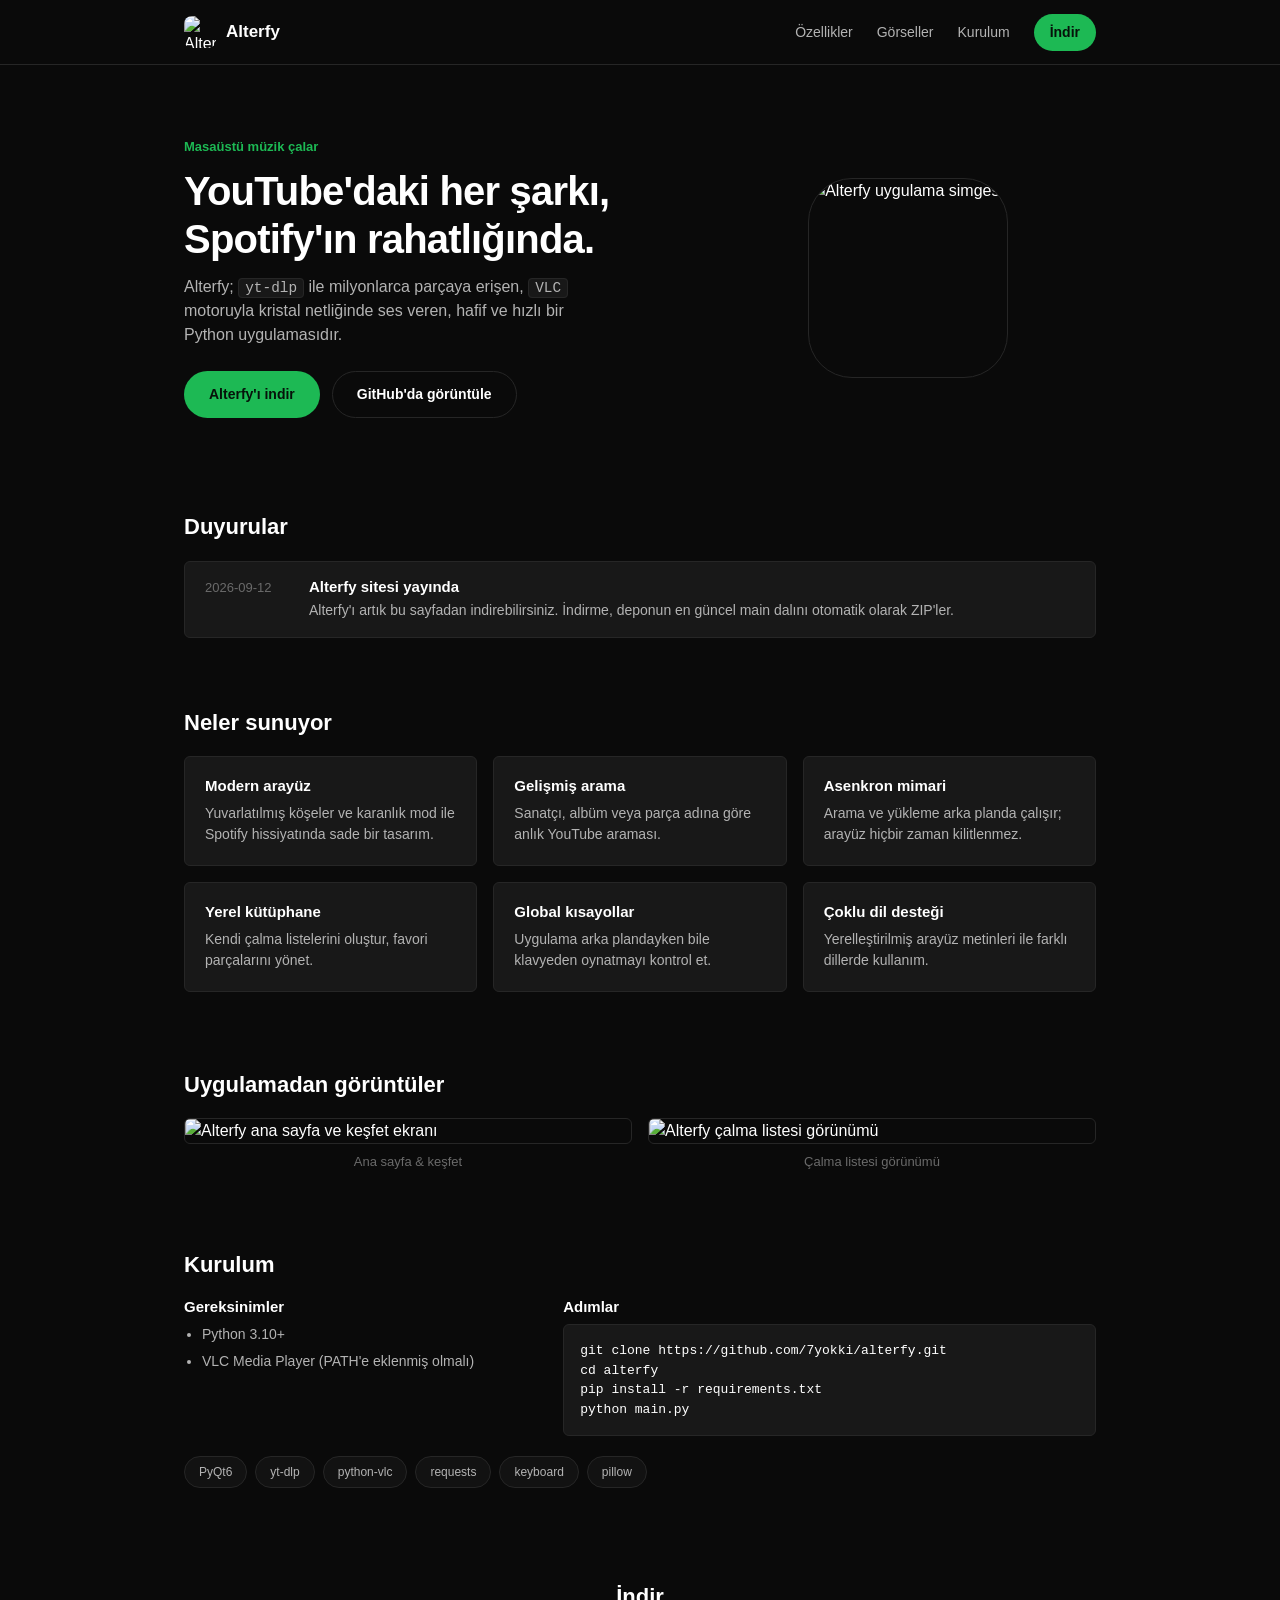
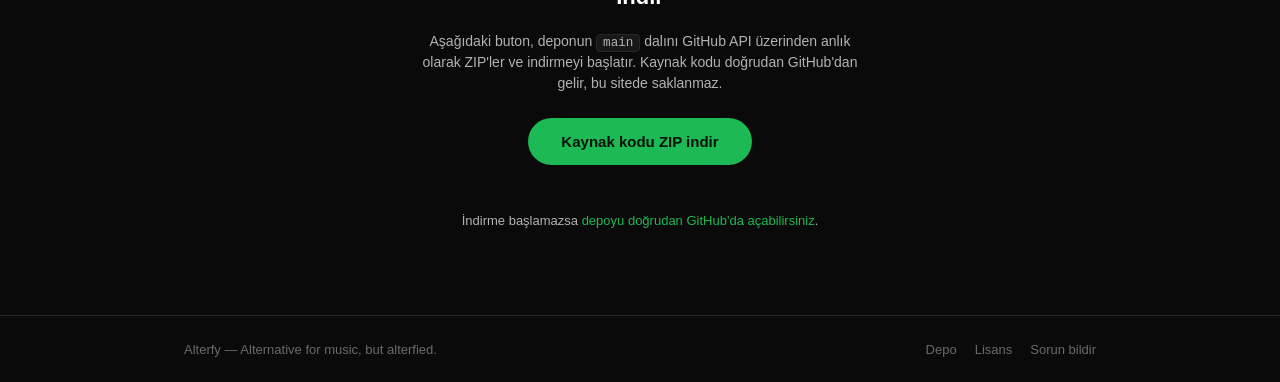
==== index.html @ f9ff1c63 "Add files via upload" ====
<!DOCTYPE html>
<html lang="tr">
<head>
<meta charset="UTF-8">
<meta name="viewport" content="width=device-width, initial-scale=1.0">
<title>Alterfy — YouTube'dan müzik, Spotify hissiyle</title>
<meta name="description" content="Alterfy, YouTube üzerinden müzik dinleme deneyimini masaüstüne taşıyan, Spotify estetiğine sahip, hafif ve yüksek performanslı bir müzik çalar.">
<link rel="icon" type="image/png" href="assets/logo.png">
<link rel="stylesheet" href="style.css">
</head>
<body>

<header class="site-header">
  <div class="wrap header-row">
    <a class="brand" href="#top">
      <img src="assets/logo.png" alt="Alterfy logosu" class="brand-logo">
      <span class="brand-name">Alterfy</span>
    </a>
    <nav class="site-nav">
      <a href="#ozellikler">Özellikler</a>
      <a href="#gorseller">Görseller</a>
      <a href="#kurulum">Kurulum</a>
      <a href="#indir" class="nav-cta">İndir</a>
    </nav>
  </div>
</header>

<main id="top">

  <section class="hero wrap">
    <div class="hero-text">
      <p class="eyebrow">Masaüstü müzik çalar</p>
      <h1>YouTube'daki her şarkı,<br>Spotify'ın rahatlığında.</h1>
      <p class="hero-sub">
        Alterfy; <code>yt-dlp</code> ile milyonlarca parçaya erişen, <code>VLC</code> motoruyla
        kristal netliğinde ses veren, hafif ve hızlı bir Python uygulamasıdır.
      </p>
      <div class="hero-actions">
        <a href="#indir" class="btn btn-primary">Alterfy'ı indir</a>
        <a href="https://github.com/7yokki/alterfy" class="btn btn-ghost" id="repo-link" target="_blank" rel="noopener">GitHub'da görüntüle</a>
      </div>
    </div>
    <div class="hero-art">
      <img src="assets/logo.png" alt="Alterfy uygulama simgesi" class="hero-logo">
    </div>
  </section>

  <section class="notices wrap" id="bildirimler">
    <h2>Duyurular</h2>
    <div id="notice-list" class="notice-list">
      <p class="notice-empty">Duyurular yükleniyor…</p>
    </div>
  </section>

  <section class="features wrap" id="ozellikler">
    <h2>Neler sunuyor</h2>
    <div class="feature-grid">
      <div class="feature">
        <h3>Modern arayüz</h3>
        <p>Yuvarlatılmış köşeler ve karanlık mod ile Spotify hissiyatında sade bir tasarım.</p>
      </div>
      <div class="feature">
        <h3>Gelişmiş arama</h3>
        <p>Sanatçı, albüm veya parça adına göre anlık YouTube araması.</p>
      </div>
      <div class="feature">
        <h3>Asenkron mimari</h3>
        <p>Arama ve yükleme arka planda çalışır; arayüz hiçbir zaman kilitlenmez.</p>
      </div>
      <div class="feature">
        <h3>Yerel kütüphane</h3>
        <p>Kendi çalma listelerini oluştur, favori parçalarını yönet.</p>
      </div>
      <div class="feature">
        <h3>Global kısayollar</h3>
        <p>Uygulama arka plandayken bile klavyeden oynatmayı kontrol et.</p>
      </div>
      <div class="feature">
        <h3>Çoklu dil desteği</h3>
        <p>Yerelleştirilmiş arayüz metinleri ile farklı dillerde kullanım.</p>
      </div>
    </div>
  </section>

  <section class="shots wrap" id="gorseller">
    <h2>Uygulamadan görüntüler</h2>
    <div class="shot-grid">
      <figure>
        <img src="https://raw.githubusercontent.com/7yokki/alterfy/main/home.png" alt="Alterfy ana sayfa ve keşfet ekranı" loading="lazy">
        <figcaption>Ana sayfa &amp; keşfet</figcaption>
      </figure>
      <figure>
        <img src="https://raw.githubusercontent.com/7yokki/alterfy/main/playlist.png" alt="Alterfy çalma listesi görünümü" loading="lazy">
        <figcaption>Çalma listesi görünümü</figcaption>
      </figure>
    </div>
  </section>

  <section class="setup wrap" id="kurulum">
    <h2>Kurulum</h2>
    <div class="setup-grid">
      <div class="setup-reqs">
        <h3>Gereksinimler</h3>
        <ul>
          <li>Python 3.10+</li>
          <li>VLC Media Player (PATH'e eklenmiş olmalı)</li>
        </ul>
      </div>
      <div class="setup-steps">
        <h3>Adımlar</h3>
        <pre><code>git clone https://github.com/7yokki/alterfy.git
cd alterfy
pip install -r requirements.txt
python main.py</code></pre>
      </div>
    </div>
    <div class="stack">
      <span>PyQt6</span><span>yt-dlp</span><span>python-vlc</span><span>requests</span><span>keyboard</span><span>pillow</span>
    </div>
  </section>

  <section class="download wrap" id="indir">
    <h2>İndir</h2>
    <p class="download-sub">
      Aşağıdaki buton, deponun <code>main</code> dalını GitHub API üzerinden anlık olarak ZIP'ler ve indirmeyi başlatır.
      Kaynak kodu doğrudan GitHub'dan gelir, bu sitede saklanmaz.
    </p>
    <button id="download-btn" class="btn btn-primary btn-large">Kaynak kodu ZIP indir</button>
    <p id="download-status" class="download-status" aria-live="polite"></p>
    <p class="download-alt">
      İndirme başlamazsa <a id="fallback-link" href="https://github.com/7yokki/alterfy" target="_blank" rel="noopener">depoyu doğrudan GitHub'da açabilirsiniz</a>.
    </p>
  </section>

</main>

<footer class="site-footer">
  <div class="wrap footer-row">
    <p>Alterfy — Alternative for music, but alterfied.</p>
    <p class="footer-links">
      <a href="https://github.com/7yokki/alterfy" id="footer-repo" target="_blank" rel="noopener">Depo</a>
      <a href="https://github.com/7yokki/alterfy/blob/main/LICENSE" id="footer-license" target="_blank" rel="noopener">Lisans</a>
      <a href="https://github.com/7yokki/alterfy/issues" id="footer-issues" target="_blank" rel="noopener">Sorun bildir</a>
    </p>
  </div>
</footer>

<script src="script.js"></script>
</body>
</html>
---- style.css ----
/* ---------- Tokens ---------- */
:root {
  --bg: #0a0a0a;
  --bg-elevated: #121212;
  --bg-card: #181818;
  --border: #262626;
  --text-primary: #ffffff;
  --text-secondary: #b3b3b3;
  --text-dim: #6a6a6a;
  --accent: #1db954;
  --accent-dim: #169c46;
  --radius: 6px;
  --max-w: 960px;
}

* { box-sizing: border-box; }

html { scroll-behavior: auto; }

body {
  margin: 0;
  background: var(--bg);
  color: var(--text-primary);
  font-family: -apple-system, BlinkMacSystemFont, "Segoe UI", Roboto, Helvetica, Arial, sans-serif;
  line-height: 1.5;
  -webkit-font-smoothing: antialiased;
}

.wrap {
  max-width: var(--max-w);
  margin: 0 auto;
  padding: 0 24px;
}

h1, h2, h3 { font-weight: 700; margin: 0 0 12px; line-height: 1.2; }
h2 { font-size: 22px; margin-bottom: 20px; }
h3 { font-size: 15px; margin-bottom: 8px; }
p { margin: 0 0 12px; color: var(--text-secondary); }
a { color: inherit; text-decoration: none; }
code {
  background: var(--bg-card);
  border: 1px solid var(--border);
  border-radius: 4px;
  padding: 1px 6px;
  font-size: 0.9em;
  font-family: ui-monospace, SFMono-Regular, Menlo, Consolas, monospace;
}
img { max-width: 100%; display: block; }

/* ---------- Header ---------- */
.site-header {
  border-bottom: 1px solid var(--border);
  background: var(--bg);
  position: sticky;
  top: 0;
  z-index: 10;
}
.header-row {
  display: flex;
  align-items: center;
  justify-content: space-between;
  height: 64px;
}
.brand {
  display: flex;
  align-items: center;
  gap: 10px;
}
.brand-logo {
  width: 32px;
  height: 32px;
  border-radius: 8px;
}
.brand-name {
  font-weight: 700;
  font-size: 17px;
}
.site-nav {
  display: flex;
  align-items: center;
  gap: 24px;
  font-size: 14px;
  color: var(--text-secondary);
}
.site-nav a { color: var(--text-secondary); }
.site-nav a:hover { color: var(--text-primary); }
.nav-cta {
  background: var(--accent);
  color: #06120a !important;
  padding: 8px 16px;
  border-radius: 999px;
  font-weight: 700;
}
.nav-cta:hover { background: var(--accent-dim); color: #06120a !important; }

/* ---------- Buttons ---------- */
.btn {
  display: inline-block;
  padding: 12px 24px;
  border-radius: 999px;
  font-weight: 700;
  font-size: 14px;
  border: 1px solid transparent;
  cursor: pointer;
}
.btn-primary {
  background: var(--accent);
  color: #06120a;
}
.btn-primary:hover { background: var(--accent-dim); }
.btn-ghost {
  background: transparent;
  border-color: var(--border);
  color: var(--text-primary);
}
.btn-ghost:hover { border-color: var(--text-secondary); }
.btn-large { font-size: 15px; padding: 14px 32px; }
.btn:disabled { opacity: 0.6; cursor: default; }

/* ---------- Hero ---------- */
.hero {
  display: flex;
  align-items: center;
  gap: 48px;
  padding: 72px 24px 64px;
}
.hero-text { flex: 1.3; min-width: 0; }
.eyebrow {
  color: var(--accent);
  font-size: 13px;
  font-weight: 700;
  margin-bottom: 10px;
}
.hero h1 {
  font-size: 40px;
  letter-spacing: -0.02em;
}
.hero-sub {
  font-size: 16px;
  max-width: 46ch;
}
.hero-actions {
  display: flex;
  gap: 12px;
  margin-top: 24px;
  flex-wrap: wrap;
}
.hero-art {
  flex: 1;
  display: flex;
  justify-content: center;
}
.hero-logo {
  width: 200px;
  height: 200px;
  border-radius: 44px;
  border: 1px solid var(--border);
}

/* ---------- Notices ---------- */
.notices { padding: 32px 24px; }
.notice-list {
  display: flex;
  flex-direction: column;
  gap: 12px;
}
.notice {
  background: var(--bg-card);
  border: 1px solid var(--border);
  border-radius: var(--radius);
  padding: 16px 20px;
  display: flex;
  gap: 16px;
  align-items: baseline;
}
.notice-date {
  color: var(--text-dim);
  font-size: 13px;
  min-width: 88px;
  flex-shrink: 0;
}
.notice-body h3 { margin: 0 0 4px; font-size: 15px; }
.notice-body p { margin: 0; font-size: 14px; }
.notice-empty { color: var(--text-dim); font-size: 14px; }

/* ---------- Features ---------- */
.features { padding: 40px 24px; }
.feature-grid {
  display: grid;
  grid-template-columns: repeat(3, 1fr);
  gap: 16px;
}
.feature {
  background: var(--bg-card);
  border: 1px solid var(--border);
  border-radius: var(--radius);
  padding: 20px;
}
.feature p { margin: 0; font-size: 14px; }

/* ---------- Screenshots ---------- */
.shots { padding: 40px 24px; }
.shot-grid {
  display: grid;
  grid-template-columns: 1fr 1fr;
  gap: 16px;
}
.shot-grid figure { margin: 0; }
.shot-grid img {
  border-radius: var(--radius);
  border: 1px solid var(--border);
  width: 100%;
}
.shot-grid figcaption {
  color: var(--text-dim);
  font-size: 13px;
  margin-top: 8px;
  text-align: center;
}

/* ---------- Setup ---------- */
.setup { padding: 40px 24px; }
.setup-grid {
  display: grid;
  grid-template-columns: 1fr 1.5fr;
  gap: 24px;
  margin-bottom: 20px;
}
.setup-reqs ul {
  margin: 0;
  padding-left: 18px;
  color: var(--text-secondary);
  font-size: 14px;
}
.setup-reqs li { margin-bottom: 6px; }
.setup-steps pre {
  background: var(--bg-card);
  border: 1px solid var(--border);
  border-radius: var(--radius);
  padding: 16px;
  overflow-x: auto;
  margin: 0;
}
.setup-steps code {
  background: none;
  border: none;
  padding: 0;
  font-size: 13px;
  color: var(--text-primary);
  white-space: pre;
}
.stack {
  display: flex;
  flex-wrap: wrap;
  gap: 8px;
}
.stack span {
  background: var(--bg-elevated);
  border: 1px solid var(--border);
  border-radius: 999px;
  padding: 6px 14px;
  font-size: 12px;
  color: var(--text-secondary);
}

/* ---------- Download ---------- */
.download {
  padding: 56px 24px 72px;
  text-align: center;
}
.download-sub {
  max-width: 56ch;
  margin: 0 auto 24px;
  font-size: 14px;
}
.download-status {
  min-height: 20px;
  font-size: 13px;
  color: var(--text-dim);
  margin-top: 14px;
}
.download-alt {
  font-size: 13px;
  margin-top: 6px;
}
.download-alt a { color: var(--accent); }

/* ---------- Footer ---------- */
.site-footer {
  border-top: 1px solid var(--border);
  padding: 24px 0;
}
.footer-row {
  display: flex;
  align-items: center;
  justify-content: space-between;
  flex-wrap: wrap;
  gap: 12px;
}
.footer-row p { margin: 0; font-size: 13px; color: var(--text-dim); }
.footer-links { display: flex; gap: 18px; }
.footer-links a { color: var(--text-dim); font-size: 13px; }
.footer-links a:hover { color: var(--text-secondary); }

/* ---------- Mobile ---------- */
@media (max-width: 720px) {
  .site-nav { gap: 14px; font-size: 13px; }
  .hero {
    flex-direction: column-reverse;
    text-align: center;
    padding: 40px 20px 48px;
    gap: 28px;
  }
  .hero h1 { font-size: 28px; }
  .hero-sub { margin-left: auto; margin-right: auto; }
  .hero-actions { justify-content: center; }
  .hero-logo { width: 140px; height: 140px; border-radius: 32px; }
  .feature-grid { grid-template-columns: 1fr; }
  .shot-grid { grid-template-columns: 1fr; }
  .setup-grid { grid-template-columns: 1fr; }
  .notice { flex-direction: column; gap: 4px; }
  .notice-date { min-width: auto; }
  .footer-row { flex-direction: column; text-align: center; }
}

@media (max-width: 420px) {
  .brand-name { font-size: 15px; }
  .nav-cta { padding: 6px 12px; }
}
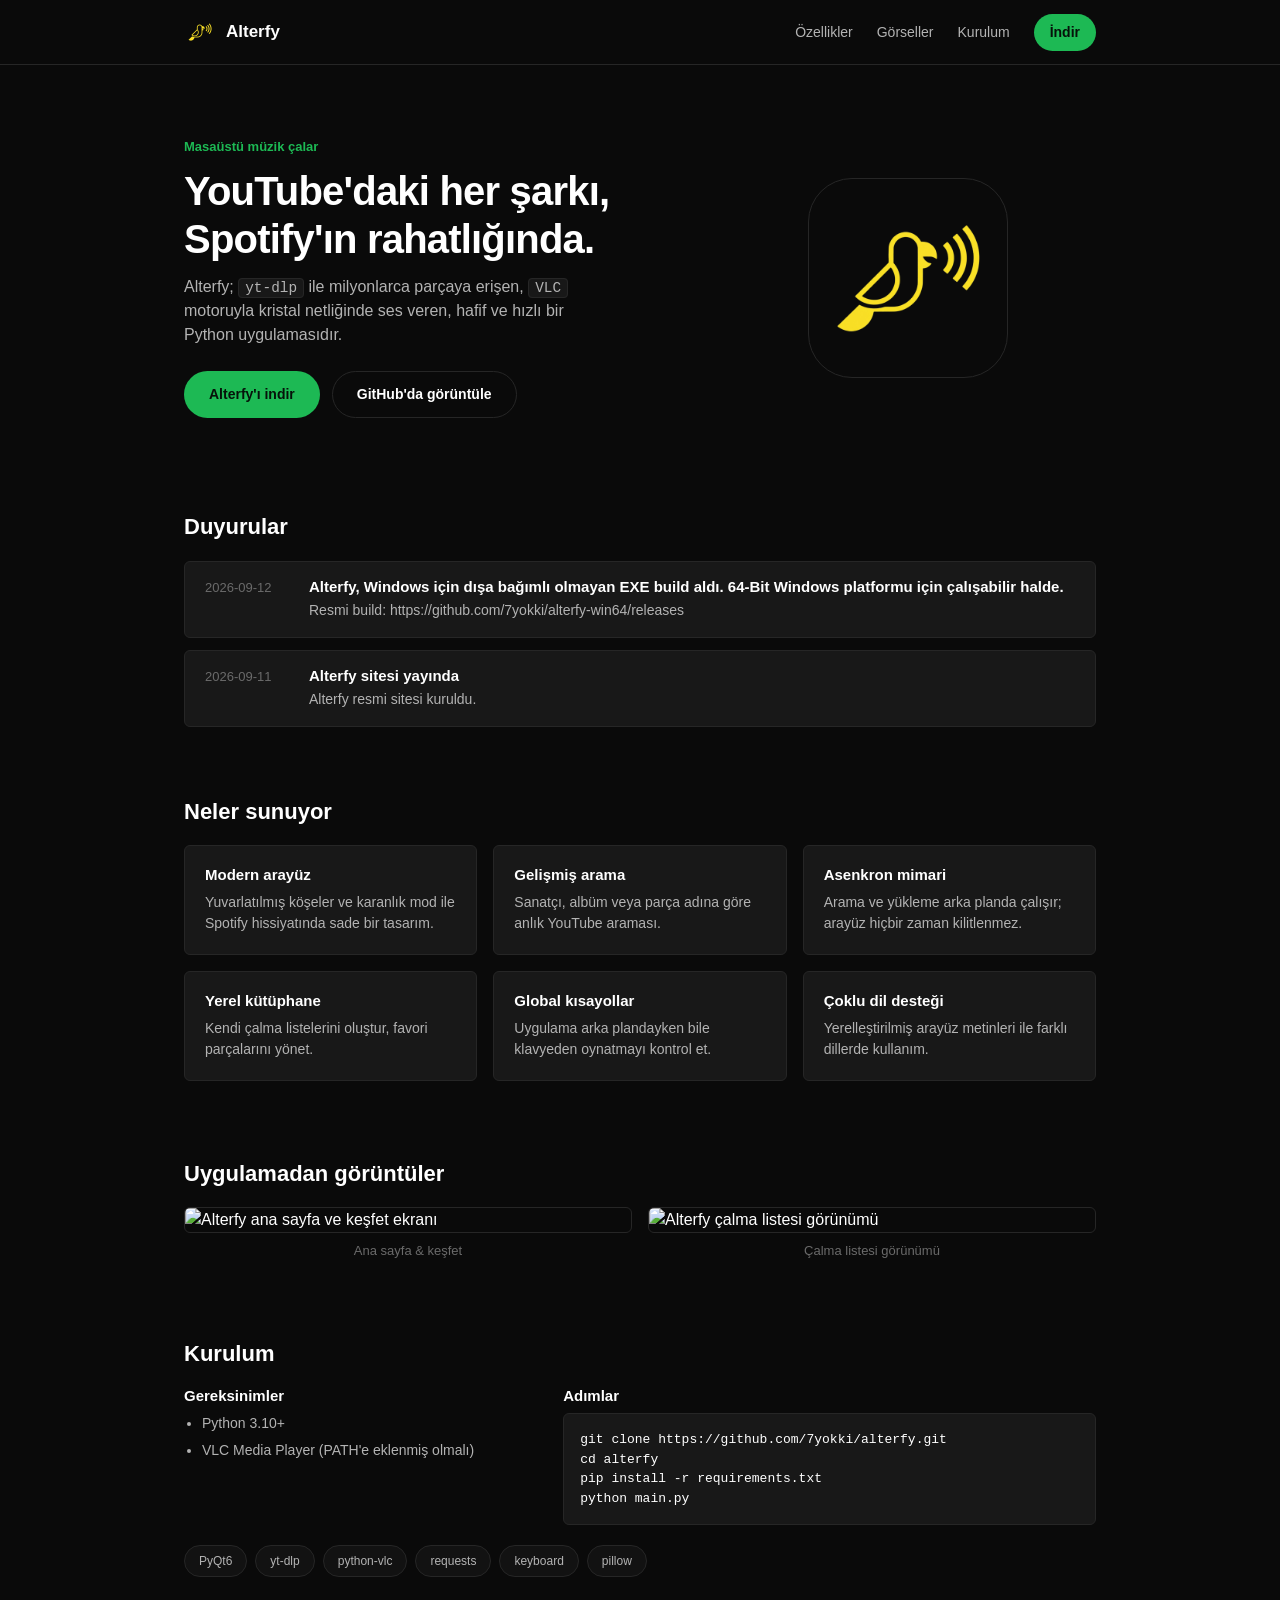
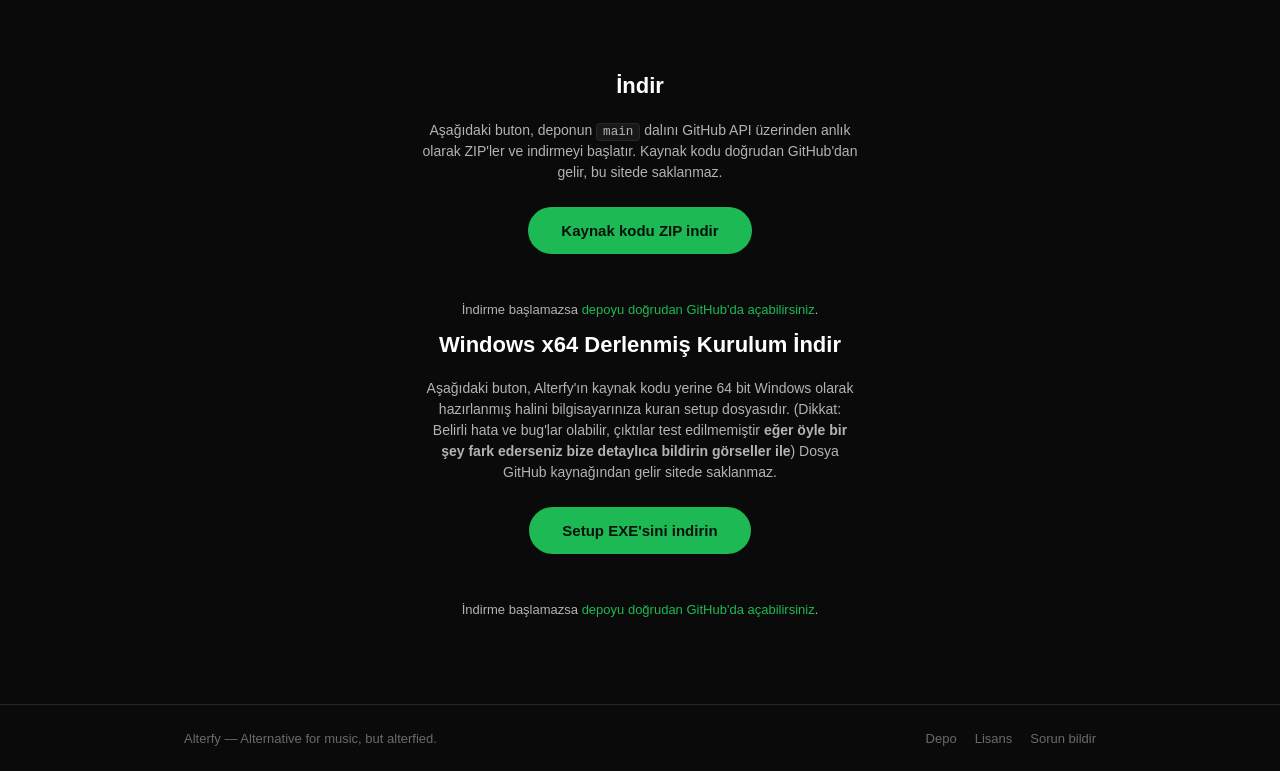
==== commit 7e2d6f4f: "Add Windows x64 installation download section Added download instructions and button for Windows x64" ====
--- a/index.html
+++ b/index.html
@@ -130,6 +130,17 @@
     <p class="download-alt">
       İndirme başlamazsa <a id="fallback-link" href="https://github.com/7yokki/alterfy" target="_blank" rel="noopener">depoyu doğrudan GitHub'da açabilirsiniz</a>.
     </p>
+    <h2>Windows x64 Derlenmiş Kurulum İndir</h2>
+    <p class="download-sub">
+      Aşağıdaki buton, Alterfy'ın kaynak kodu yerine 64 bit Windows olarak hazırlanmış halini bilgisayarınıza kuran setup dosyasıdır. 
+      (Dikkat: Belirli hata ve bug'lar olabilir, çıktılar test edilmemiştir <strong>eğer öyle bir şey fark ederseniz bize detaylıca bildirin görseller ile</strong>)
+      Dosya GitHub kaynağından gelir sitede saklanmaz.
+    </p>
+    <button id="download-btn-win64" class="btn btn-primary btn-large">Setup EXE'sini indirin</button>
+    <p id="download-status" class="download-status" aria-live="polite"></p>
+    <p class="download-alt">
+      İndirme başlamazsa <a id="fallback-link" href="https://github.com/7yokki/alterfy-win64/releases" target="_blank" rel="noopener">depoyu doğrudan GitHub'da açabilirsiniz</a>.
+    </p>
   </section>
 
 </main>
